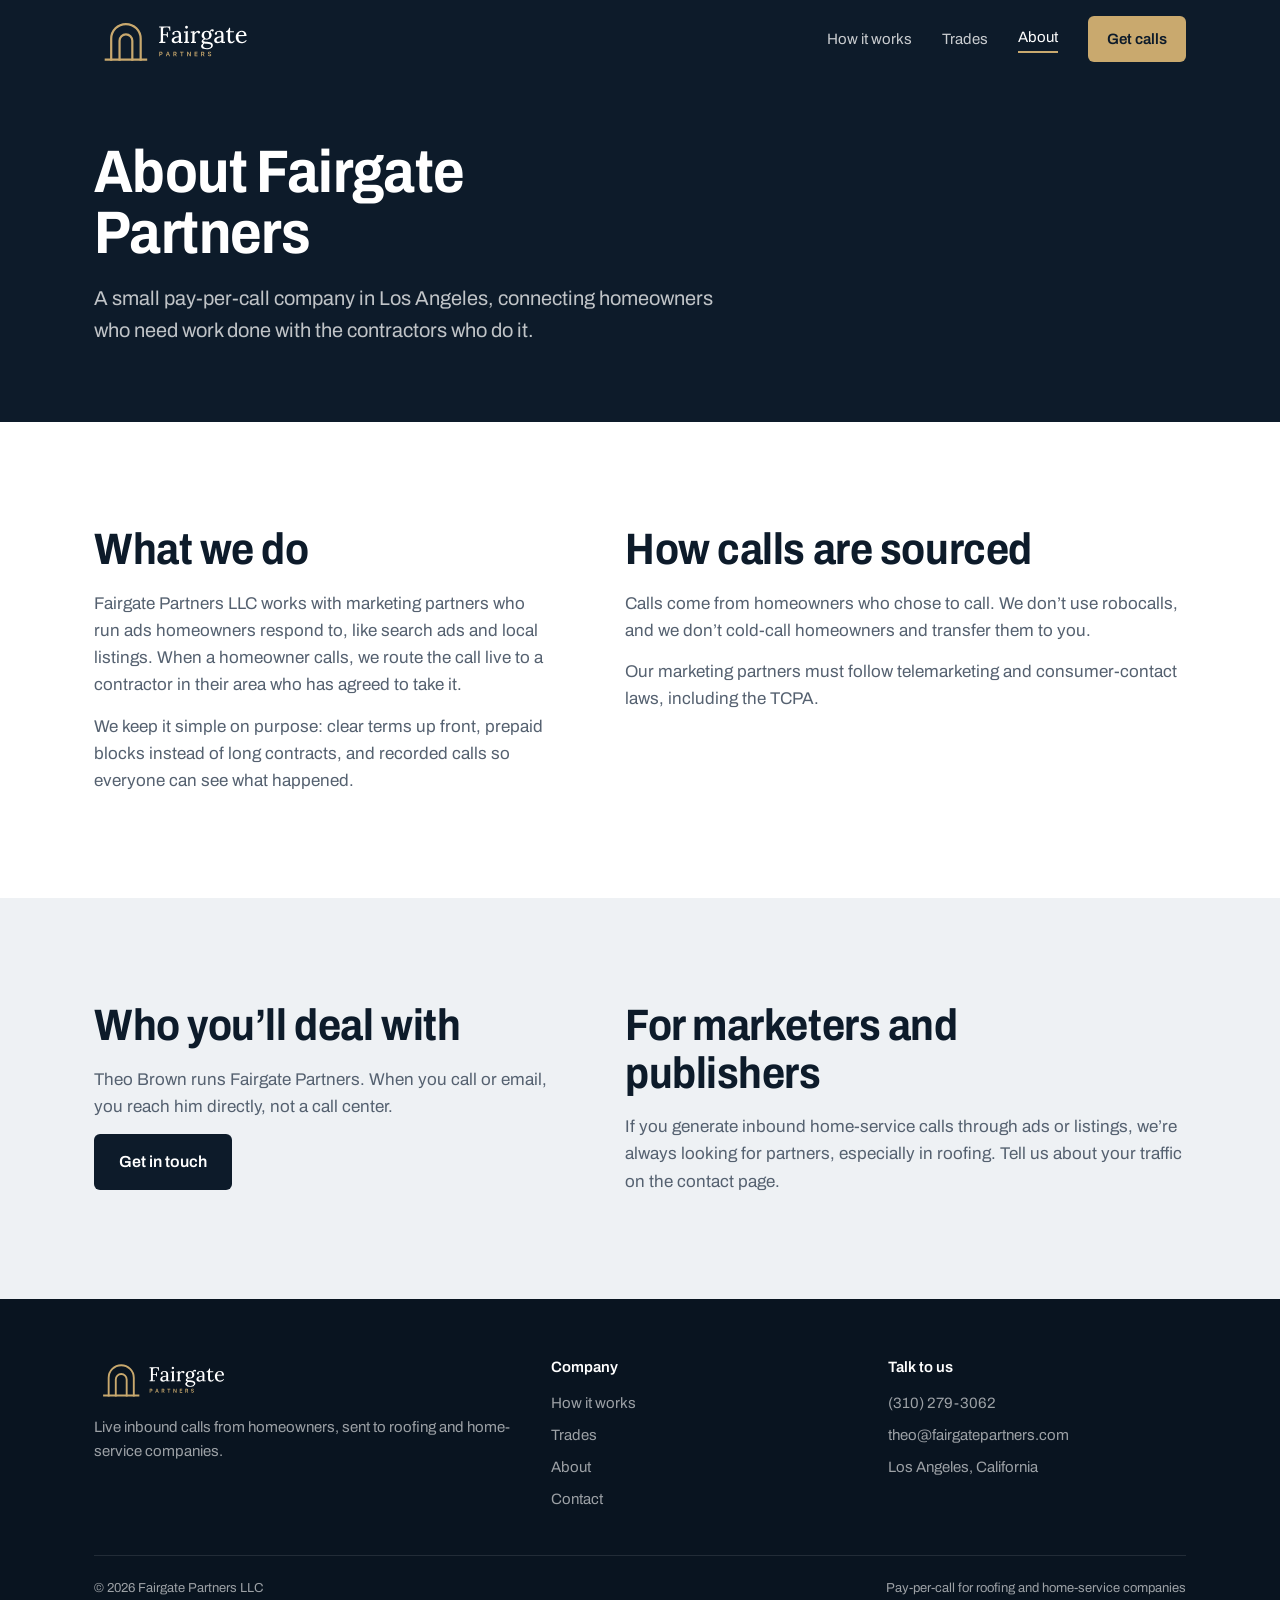
==== about.html @ c230ac91 "Add files via upload" ====
<!doctype html>
<html lang="en">
<head>
<meta charset="utf-8">
<meta name="viewport" content="width=device-width, initial-scale=1">
<title>About | Fairgate Partners</title>
<meta name="description" content="Fairgate Partners LLC is a Los Angeles pay-per-call company that routes live homeowner calls to roofing and home-service contractors.">
<link rel="canonical" href="https://fairgatepartners.com/about.html">
<meta name="theme-color" content="#0d1b2a">
<meta property="og:type" content="website">
<meta property="og:site_name" content="Fairgate Partners">
<meta property="og:title" content="About | Fairgate Partners">
<meta property="og:description" content="Fairgate Partners LLC is a Los Angeles pay-per-call company that routes live homeowner calls to roofing and home-service contractors.">
<meta property="og:url" content="https://fairgatepartners.com/about.html">
<meta property="og:image" content="https://fairgatepartners.com/og-image.png">
<meta name="twitter:card" content="summary_large_image">
<link rel="icon" type="image/svg+xml" href="logo/fairgate-icon.svg">
<link rel="apple-touch-icon" href="logo/fairgate-icon.png">
<link rel="preconnect" href="https://fonts.googleapis.com">
<link rel="preconnect" href="https://fonts.gstatic.com" crossorigin>
<link href="https://fonts.googleapis.com/css2?family=Archivo:wdth,wght@62..125,400..800&display=swap" rel="stylesheet">
<link rel="stylesheet" href="styles.css">
</head>
<body>
<a class="skip" href="#main">Skip to content</a>
<header class="site-head">
  <div class="wrap">
    <a class="brand" href="index.html"><img src="logo/fairgate-wordmark-white.svg" alt="Fairgate Partners" width="157" height="54"></a>
    <nav class="nav" aria-label="Main"><a href="how-it-works.html">How it works</a><a href="trades.html">Trades</a><a href="about.html" aria-current="page">About</a><a class="btn btn-brass" href="contact.html">Get calls</a></nav>
    <details class="menu"><summary>Menu</summary><nav aria-label="Mobile"><a href="how-it-works.html">How it works</a><a href="trades.html">Trades</a><a href="about.html">About</a><a href="contact.html">Contact</a></nav></details>
  </div>
</header>
<main id="main">
<section class="page-head"><div class="wrap"><h1>About Fairgate Partners</h1><p class="lead">A small pay-per-call company in Los Angeles, connecting homeowners who need work done with the contractors who do it.</p></div></section>

<section class="section">
  <div class="wrap split">
    <div class="prose"><h2>What we do</h2><p>Fairgate Partners LLC works with marketing partners who run ads homeowners respond to, like search ads and local listings. When a homeowner calls, we route the call live to a contractor in their area who has agreed to take it.</p><p>We keep it simple on purpose: clear terms up front, prepaid blocks instead of long contracts, and recorded calls so everyone can see what happened.</p></div>
    <div class="prose"><h2>How calls are sourced</h2><p>Calls come from homeowners who chose to call. We don&rsquo;t use robocalls, and we don&rsquo;t cold-call homeowners and transfer them to you.</p><p>Our marketing partners must follow telemarketing and consumer-contact laws, including the TCPA.</p></div>
  </div>
</section>

<section class="section mist">
  <div class="wrap split">
    <div class="prose"><h2>Who you&rsquo;ll deal with</h2><p>Theo Brown runs Fairgate Partners. When you call or email, you reach him directly, not a call center.</p><p><a class="btn btn-navy" href="contact.html">Get in touch</a></p></div>
    <div class="prose"><h2>For marketers and publishers</h2><p>If you generate inbound home-service calls through ads or listings, we&rsquo;re always looking for partners, especially in roofing. Tell us about your traffic on the contact page.</p></div>
  </div>
</section>
</main>
<footer class="site-foot">
  <div class="wrap">
    <div class="foot-grid">
      <div>
        <img src="logo/fairgate-wordmark-white.svg" alt="Fairgate Partners" width="134" height="46">
        <p>Live inbound calls from homeowners, sent to roofing and home-service companies.</p>
      </div>
      <div>
        <h4>Company</h4>
        <ul><li><a href="how-it-works.html">How it works</a></li><li><a href="trades.html">Trades</a></li><li><a href="about.html">About</a></li><li><a href="contact.html">Contact</a></li></ul>
      </div>
      <div>
        <h4>Talk to us</h4>
        <ul><li><a href="tel:+13102793062">(310) 279-3062</a></li><li><a href="mailto:theo@fairgatepartners.com">theo@fairgatepartners.com</a></li><li>Los Angeles, California</li></ul>
      </div>
    </div>
    <div class="legal"><span>&copy; 2026 Fairgate Partners LLC</span><span>Pay-per-call for roofing and home-service companies</span></div>
  </div>
</footer>
</body>
</html>
---- styles.css ----
:root{
  --navy:#0d1b2a;
  --navy-2:#142a40;
  --navy-3:#1d3a57;
  --brass:#c9a96e;
  --brass-ink:#80602c;
  --mist:#eef1f4;
  --ink:#16212e;
  --muted:#556170;
  --line:#d9dfe6;
  --white:#ffffff;
  --ok:#5fb98a;
  --radius-sm:6px;
  --radius-lg:18px;
}
*{box-sizing:border-box;margin:0;padding:0}
html{scroll-behavior:smooth}
@media (prefers-reduced-motion:reduce){html{scroll-behavior:auto}}
body{font-family:'Archivo',system-ui,sans-serif;font-variation-settings:"wdth" 100;color:var(--ink);background:var(--white);line-height:1.6;font-size:17px;-webkit-font-smoothing:antialiased}
a{color:inherit}
img{display:block;max-width:100%}
:focus-visible{outline:2px solid var(--brass);outline-offset:3px}
.wrap{max-width:1140px;margin:0 auto;padding:0 24px}
.skip{position:absolute;left:-999px;top:8px;background:var(--brass);color:var(--navy);padding:8px 14px;z-index:50}
.skip:focus{left:8px}

/* Type */
h1,h2,h3{font-family:'Archivo',system-ui,sans-serif;font-variation-settings:"wdth" 88;color:var(--navy);letter-spacing:-.01em}
h1{font-size:clamp(40px,6vw,72px);line-height:1.02;font-weight:700}
h2{font-size:clamp(30px,3.6vw,44px);line-height:1.08;font-weight:700;max-width:22ch}
h3{font-size:20px;line-height:1.25;font-weight:650}
.lead{font-size:clamp(18px,1.6vw,20px);color:var(--muted);max-width:58ch;margin-top:18px}
p{max-width:66ch}

/* Buttons */
.btn{display:inline-block;font:inherit;font-weight:600;font-size:16px;padding:14px 24px;border-radius:var(--radius-sm);text-decoration:none;border:1.5px solid transparent;cursor:pointer;transition:background .15s,border-color .15s,color .15s}
.btn-brass{background:var(--brass);color:var(--navy)}
.btn-brass:hover{background:#d8bc86}
.btn-line{border-color:rgba(255,255,255,.35);color:var(--white)}
.btn-line:hover{border-color:var(--white)}
.btn-navy{background:var(--navy);color:var(--white)}
.btn-navy:hover{background:var(--navy-3)}
.actions{display:flex;gap:12px;flex-wrap:wrap;margin-top:34px}

/* Header */
.site-head{background:var(--navy);color:var(--white);position:relative;z-index:20}
.site-head .wrap{display:flex;align-items:center;justify-content:space-between;height:78px}
.brand img{height:54px;width:auto}
.nav{display:flex;align-items:center;gap:30px}
.nav a{text-decoration:none;font-size:15px;color:rgba(255,255,255,.78)}
.nav a:hover,.nav a[aria-current="page"]{color:var(--white)}
.nav a[aria-current="page"]{box-shadow:inset 0 -2px 0 var(--brass);padding-bottom:4px}
.nav .btn{padding:10px 18px;font-size:15px;color:var(--navy)}
.menu{display:none}
.menu summary{list-style:none;cursor:pointer;padding:10px;border:1px solid rgba(255,255,255,.3);border-radius:var(--radius-sm);font-size:15px}
.menu summary::-webkit-details-marker{display:none}

/* Hero */
.hero{background:var(--navy);color:var(--white);padding:72px 0 104px;overflow:hidden}
.hero .wrap{display:grid;grid-template-columns:1.15fr .85fr;gap:64px;align-items:center}
.hero h1{color:var(--white)}
.hero .lead{color:rgba(255,255,255,.74)}

/* Call card: the one memorable thing */
.call{background:var(--navy-2);border:1px solid rgba(255,255,255,.1);border-radius:var(--radius-lg);padding:28px;position:relative;box-shadow:0 30px 80px -30px rgba(0,0,0,.6)}
.call-top{display:flex;justify-content:space-between;align-items:center;font-size:14px;color:rgba(255,255,255,.6)}
.status{display:inline-flex;align-items:center;gap:8px;color:var(--white);font-weight:600}
.dot{width:10px;height:10px;border-radius:50%;background:var(--brass);position:relative}
.ringing .dot::after{content:"";position:absolute;inset:-6px;border-radius:50%;border:2px solid var(--brass);animation:ring 1.1s ease-out infinite}
.connected .dot{background:var(--ok)}
@keyframes ring{from{transform:scale(.6);opacity:1}to{transform:scale(1.6);opacity:0}}
.caller{margin-top:26px}
.caller strong{display:block;font-size:24px;font-variation-settings:"wdth" 88;font-weight:700}
.caller span{color:rgba(255,255,255,.7)}
.need{margin-top:20px;padding:14px 16px;border-radius:var(--radius-sm);background:rgba(255,255,255,.06);font-size:15px;color:rgba(255,255,255,.85)}
.timer{margin-top:26px;display:flex;align-items:flex-end;justify-content:space-between;gap:16px}
.clock{font-size:52px;font-weight:600;font-variant-numeric:tabular-nums;line-height:1;font-variation-settings:"wdth" 80}
.bar{flex:1;height:6px;border-radius:3px;background:rgba(255,255,255,.12);margin-bottom:12px;position:relative;overflow:hidden}
.bar i{position:absolute;inset:0 auto 0 0;width:0;background:var(--brass);border-radius:3px}
.bill{margin-top:16px;font-size:14px;color:rgba(255,255,255,.6);min-height:22px}
.bill.on{color:var(--ok);font-weight:600}
.call-note{margin-top:14px;font-size:13px;color:rgba(255,255,255,.45)}

/* Sections */
.section{padding:104px 0}
.section.mist{background:var(--mist)}
.section-head{margin-bottom:52px}

.steps{display:grid;grid-template-columns:repeat(3,1fr);gap:40px;counter-reset:s}
.step{border-top:2px solid var(--navy);padding-top:22px}
.step b{display:block;font-size:15px;color:var(--brass-ink);margin-bottom:10px;font-weight:600}
.step p{color:var(--muted);margin-top:10px}

.controls{display:grid;grid-template-columns:1fr 1fr;gap:0 56px}
.controls div{padding:22px 0;border-bottom:1px solid var(--line)}
.controls dt{font-weight:650;color:var(--navy);font-size:18px}
.controls dd{color:var(--muted);margin-top:4px}

.split{display:grid;grid-template-columns:.9fr 1.1fr;gap:72px;align-items:start}

.trades{display:grid;grid-template-columns:1.4fr 1fr 1fr 1fr;border:1px solid var(--line);border-radius:var(--radius-lg);overflow:hidden}
.trade{padding:30px 26px;background:var(--white)}
.trade + .trade{border-left:1px solid var(--line)}
.trade.main{background:var(--navy);color:var(--white)}
.trade.main h3{color:var(--white);font-size:26px}
.trade.main p{color:rgba(255,255,255,.75)}
.trade p{color:var(--muted);margin-top:10px;font-size:16px}
.trade .tag{display:inline-block;margin-top:18px;font-size:13px;color:var(--brass);font-weight:600}

.band{background:var(--navy);color:var(--white);padding:88px 0}
.band .wrap{display:flex;justify-content:space-between;align-items:center;gap:40px;flex-wrap:wrap}
.band h2{color:var(--white)}
.band p{color:rgba(255,255,255,.72);margin-top:12px}

/* Inner pages */
.page-head{background:var(--navy);color:var(--white);padding:64px 0 76px}
.page-head h1{color:var(--white);font-size:clamp(38px,5vw,60px);max-width:18ch}
.page-head .lead{color:rgba(255,255,255,.74)}

.prose h2{margin-bottom:16px}
.prose p + p{margin-top:14px}
.prose ul{margin:14px 0 0 20px;max-width:62ch}
.prose li{margin-top:8px;color:var(--ink)}
.prose p{color:var(--muted)}

.rules{display:grid;grid-template-columns:1fr 1fr;gap:28px}
.rule-box{border:1px solid var(--line);border-radius:var(--radius-lg);padding:28px}
.rule-box h3{margin-bottom:12px}
.rule-box ul{margin-left:20px}
.rule-box li{margin-top:8px;color:var(--muted)}
.rule-box.yes{border-color:var(--navy);border-width:2px}

.faq{border-top:1px solid var(--line);max-width:800px}
.faq details{border-bottom:1px solid var(--line)}
.faq summary{list-style:none;cursor:pointer;padding:22px 44px 22px 0;font-weight:650;font-size:18px;color:var(--navy);position:relative}
.faq summary::-webkit-details-marker{display:none}
.faq summary::after{content:"+";position:absolute;right:6px;top:16px;font-size:26px;font-weight:400;color:var(--brass-ink);transition:transform .2s}
.faq details[open] summary::after{transform:rotate(45deg)}
.faq details p{padding:0 44px 22px 0;color:var(--muted)}

.people{display:grid;grid-template-columns:1fr 1fr;gap:28px;margin-top:8px}

/* Form */
.contact-grid{display:grid;grid-template-columns:1.4fr .8fr;gap:64px;align-items:start}
form .row{display:grid;grid-template-columns:1fr 1fr;gap:18px}
.field{display:flex;flex-direction:column;margin-bottom:18px}
label{font-weight:600;font-size:15px;color:var(--navy);margin-bottom:6px}
label small{font-weight:400;color:var(--muted)}
input,select,textarea{font:inherit;font-size:16px;padding:12px 14px;border:1.5px solid var(--line);border-radius:var(--radius-sm);background:var(--white);color:var(--ink)}
input:focus,select:focus,textarea:focus{outline:none;border-color:var(--navy);box-shadow:0 0 0 3px rgba(201,169,110,.35)}
textarea{min-height:120px;resize:vertical}
.choice{display:flex;gap:12px;flex-wrap:wrap;margin-bottom:22px}
.choice label{display:flex;align-items:center;gap:10px;border:1.5px solid var(--line);border-radius:var(--radius-sm);padding:12px 16px;font-weight:500;cursor:pointer;margin:0}
.choice input{accent-color:var(--navy)}
.choice label:has(input:checked){border-color:var(--navy);background:var(--mist)}
.hp{position:absolute;left:-9999px}
.form-note{font-size:14px;color:var(--muted);margin-top:14px}
.aside{background:var(--mist);border-radius:var(--radius-lg);padding:30px}
.aside h3{margin-bottom:6px}
.aside p{color:var(--muted);font-size:16px}
.aside a{font-weight:600;color:var(--navy)}
.aside div + div{margin-top:24px;padding-top:24px;border-top:1px solid var(--line)}

/* Footer */
.site-foot{background:#091420;color:rgba(255,255,255,.6);font-size:15px;padding:56px 0 34px}
.foot-grid{display:grid;grid-template-columns:1.4fr 1fr 1fr;gap:40px}
.site-foot img{height:46px;width:auto;margin-bottom:14px}
.site-foot h4{color:var(--white);font-size:15px;margin-bottom:12px;font-weight:600}
.site-foot ul{list-style:none}
.site-foot li{margin-top:8px}
.site-foot a{text-decoration:none}
.site-foot a:hover{color:var(--white)}
.legal{margin-top:44px;padding-top:22px;border-top:1px solid rgba(255,255,255,.1);font-size:13px;display:flex;justify-content:space-between;gap:16px;flex-wrap:wrap}

@media (max-width:900px){
  .nav{display:none}
  .menu{display:block;position:relative}
  .menu nav{position:absolute;right:0;top:52px;background:var(--navy-2);border:1px solid rgba(255,255,255,.12);border-radius:var(--radius-sm);padding:10px;display:flex;flex-direction:column;min-width:220px}
  .menu nav a{padding:12px 14px;text-decoration:none;color:var(--white)}
  .hero .wrap,.split,.contact-grid{grid-template-columns:1fr;gap:44px}
  .hero{padding:48px 0 72px}
  .section{padding:72px 0}
  .steps{grid-template-columns:1fr;gap:28px}
  .controls,.rules,.people{grid-template-columns:1fr}
  .trades{grid-template-columns:1fr}
  .trade + .trade{border-left:none;border-top:1px solid var(--line)}
  .foot-grid{grid-template-columns:1fr}
  form .row{grid-template-columns:1fr;gap:0}
  .brand img{height:46px}
}
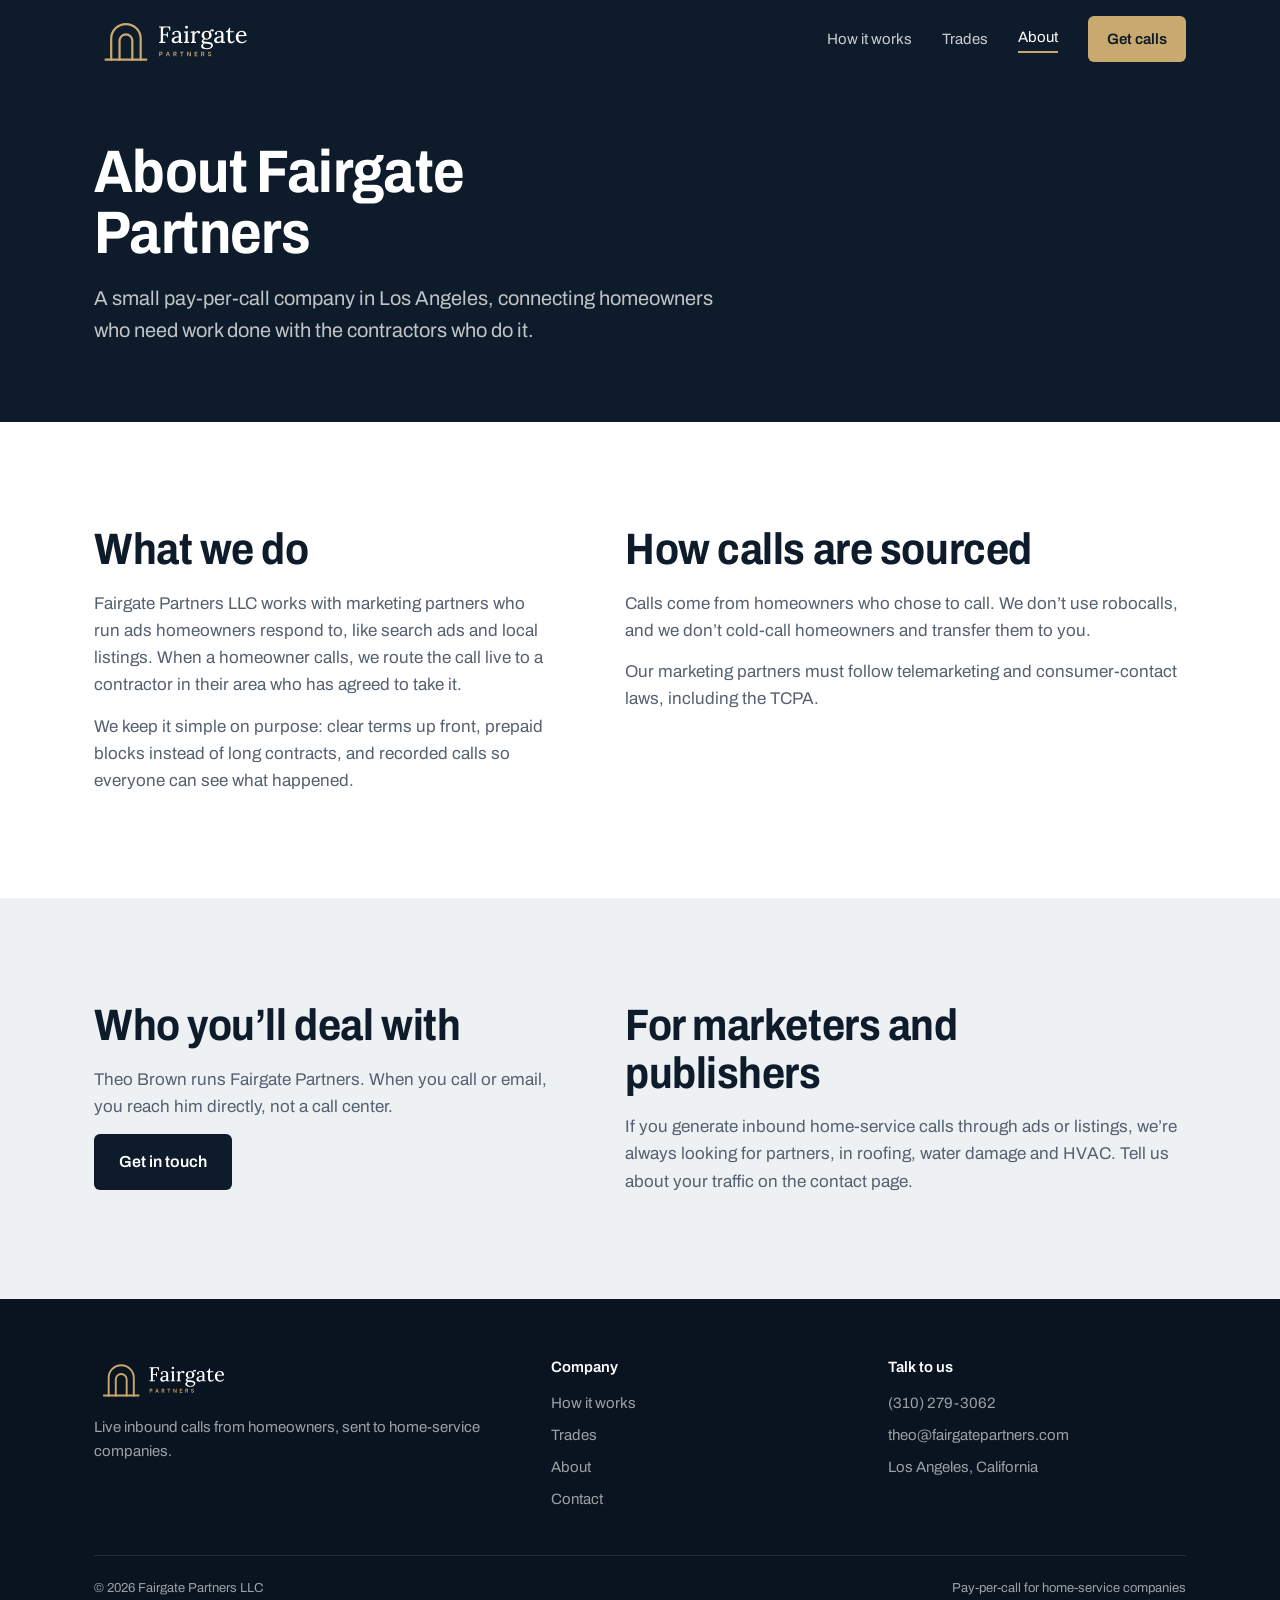
==== commit 38bfcf05: "Add files via upload" ====
--- a/about.html
+++ b/about.html
@@ -4,15 +4,19 @@
 <meta charset="utf-8">
 <meta name="viewport" content="width=device-width, initial-scale=1">
 <title>About | Fairgate Partners</title>
-<meta name="description" content="Fairgate Partners LLC is a Los Angeles pay-per-call company that routes live homeowner calls to roofing and home-service contractors.">
+<meta name="description" content="Fairgate Partners LLC is a Los Angeles pay-per-call company that routes live homeowner calls to home-service contractors.">
 <link rel="canonical" href="https://fairgatepartners.com/about.html">
 <meta name="theme-color" content="#0d1b2a">
 <meta property="og:type" content="website">
 <meta property="og:site_name" content="Fairgate Partners">
 <meta property="og:title" content="About | Fairgate Partners">
-<meta property="og:description" content="Fairgate Partners LLC is a Los Angeles pay-per-call company that routes live homeowner calls to roofing and home-service contractors.">
+<meta property="og:description" content="Fairgate Partners LLC is a Los Angeles pay-per-call company that routes live homeowner calls to home-service contractors.">
 <meta property="og:url" content="https://fairgatepartners.com/about.html">
 <meta property="og:image" content="https://fairgatepartners.com/og-image.png">
+<meta property="og:image:width" content="1200">
+<meta property="og:image:height" content="630">
+<meta property="og:image:alt" content="Fairgate Partners logo">
+<meta name="twitter:image" content="https://fairgatepartners.com/og-image.png">
 <meta name="twitter:card" content="summary_large_image">
 <link rel="icon" type="image/svg+xml" href="logo/fairgate-icon.svg">
 <link rel="apple-touch-icon" href="logo/fairgate-icon.png">
@@ -43,7 +47,7 @@
 <section class="section mist">
   <div class="wrap split">
     <div class="prose"><h2>Who you&rsquo;ll deal with</h2><p>Theo Brown runs Fairgate Partners. When you call or email, you reach him directly, not a call center.</p><p><a class="btn btn-navy" href="contact.html">Get in touch</a></p></div>
-    <div class="prose"><h2>For marketers and publishers</h2><p>If you generate inbound home-service calls through ads or listings, we&rsquo;re always looking for partners, especially in roofing. Tell us about your traffic on the contact page.</p></div>
+    <div class="prose"><h2>For marketers and publishers</h2><p>If you generate inbound home-service calls through ads or listings, we&rsquo;re always looking for partners, in roofing, water damage and HVAC. Tell us about your traffic on the contact page.</p></div>
   </div>
 </section>
 </main>
@@ -52,7 +56,7 @@
     <div class="foot-grid">
       <div>
         <img src="logo/fairgate-wordmark-white.svg" alt="Fairgate Partners" width="134" height="46">
-        <p>Live inbound calls from homeowners, sent to roofing and home-service companies.</p>
+        <p>Live inbound calls from homeowners, sent to home-service companies.</p>
       </div>
       <div>
         <h4>Company</h4>
@@ -63,7 +67,7 @@
         <ul><li><a href="tel:+13102793062">(310) 279-3062</a></li><li><a href="mailto:theo@fairgatepartners.com">theo@fairgatepartners.com</a></li><li>Los Angeles, California</li></ul>
       </div>
     </div>
-    <div class="legal"><span>&copy; 2026 Fairgate Partners LLC</span><span>Pay-per-call for roofing and home-service companies</span></div>
+    <div class="legal"><span>&copy; 2026 Fairgate Partners LLC</span><span>Pay-per-call for home-service companies</span></div>
   </div>
 </footer>
 </body>
--- a/styles.css
+++ b/styles.css
@@ -98,14 +98,11 @@
 
 .split{display:grid;grid-template-columns:.9fr 1.1fr;gap:72px;align-items:start}
 
-.trades{display:grid;grid-template-columns:1.4fr 1fr 1fr 1fr;border:1px solid var(--line);border-radius:var(--radius-lg);overflow:hidden}
-.trade{padding:30px 26px;background:var(--white)}
-.trade + .trade{border-left:1px solid var(--line)}
-.trade.main{background:var(--navy);color:var(--white)}
-.trade.main h3{color:var(--white);font-size:26px}
-.trade.main p{color:rgba(255,255,255,.75)}
+.trades{display:grid;grid-template-columns:repeat(3,1fr);gap:20px}
+.trade{display:block;padding:30px 28px;background:var(--white);border:1.5px solid var(--line);border-radius:var(--radius-lg);text-decoration:none;color:inherit;transition:border-color .15s,background .15s}
+.trade:hover{border-color:var(--navy);background:var(--mist)}
 .trade p{color:var(--muted);margin-top:10px;font-size:16px}
-.trade .tag{display:inline-block;margin-top:18px;font-size:13px;color:var(--brass);font-weight:600}
+.trade .tag{display:inline-block;margin-top:20px;font-size:15px;color:var(--brass-ink);font-weight:600;text-decoration:underline;text-underline-offset:3px}
 
 .band{background:var(--navy);color:var(--white);padding:88px 0}
 .band .wrap{display:flex;justify-content:space-between;align-items:center;gap:40px;flex-wrap:wrap}
@@ -183,7 +180,6 @@
   .steps{grid-template-columns:1fr;gap:28px}
   .controls,.rules,.people{grid-template-columns:1fr}
   .trades{grid-template-columns:1fr}
-  .trade + .trade{border-left:none;border-top:1px solid var(--line)}
   .foot-grid{grid-template-columns:1fr}
   form .row{grid-template-columns:1fr;gap:0}
   .brand img{height:46px}
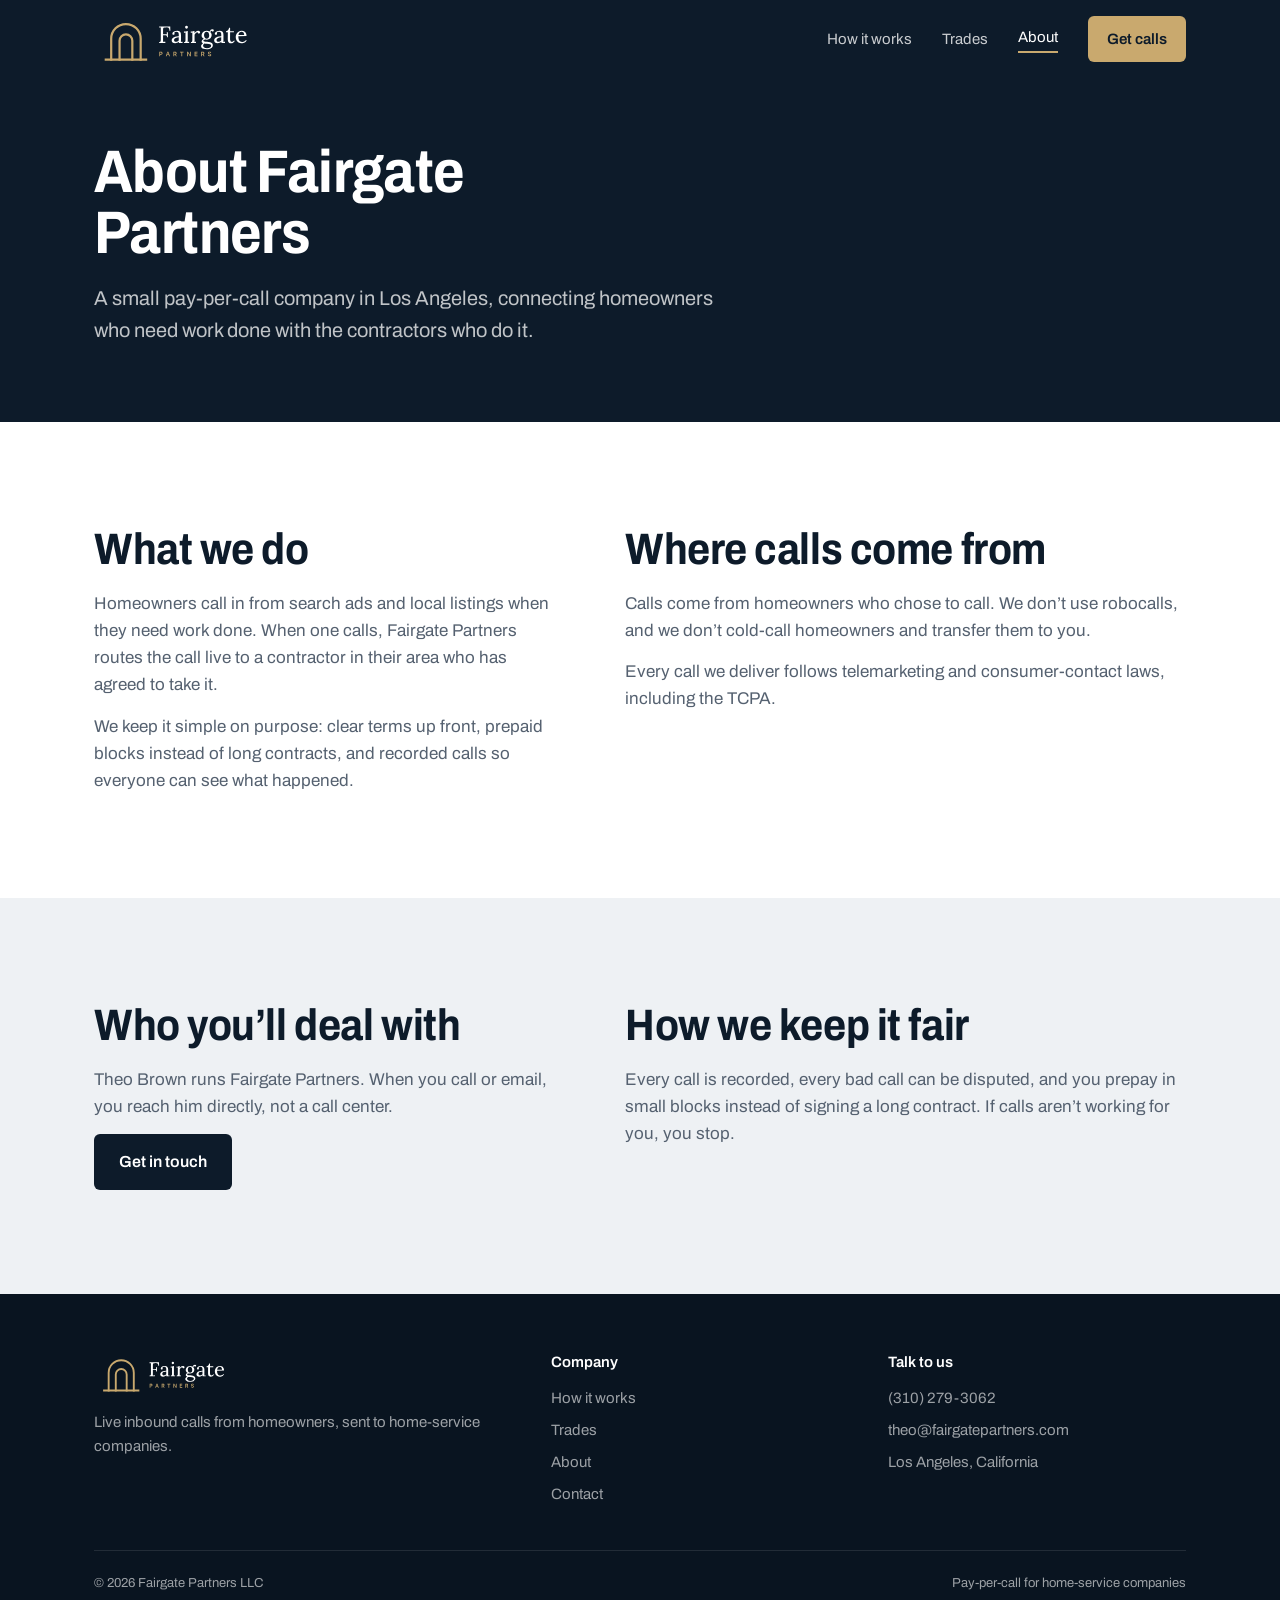
==== commit b4d10d4d: "Add files via upload" ====
--- a/about.html
+++ b/about.html
@@ -39,15 +39,15 @@
 
 <section class="section">
   <div class="wrap split">
-    <div class="prose"><h2>What we do</h2><p>Fairgate Partners LLC works with marketing partners who run ads homeowners respond to, like search ads and local listings. When a homeowner calls, we route the call live to a contractor in their area who has agreed to take it.</p><p>We keep it simple on purpose: clear terms up front, prepaid blocks instead of long contracts, and recorded calls so everyone can see what happened.</p></div>
-    <div class="prose"><h2>How calls are sourced</h2><p>Calls come from homeowners who chose to call. We don&rsquo;t use robocalls, and we don&rsquo;t cold-call homeowners and transfer them to you.</p><p>Our marketing partners must follow telemarketing and consumer-contact laws, including the TCPA.</p></div>
+    <div class="prose"><h2>What we do</h2><p>Homeowners call in from search ads and local listings when they need work done. When one calls, Fairgate Partners routes the call live to a contractor in their area who has agreed to take it.</p><p>We keep it simple on purpose: clear terms up front, prepaid blocks instead of long contracts, and recorded calls so everyone can see what happened.</p></div>
+    <div class="prose"><h2>Where calls come from</h2><p>Calls come from homeowners who chose to call. We don&rsquo;t use robocalls, and we don&rsquo;t cold-call homeowners and transfer them to you.</p><p>Every call we deliver follows telemarketing and consumer-contact laws, including the TCPA.</p></div>
   </div>
 </section>
 
 <section class="section mist">
   <div class="wrap split">
     <div class="prose"><h2>Who you&rsquo;ll deal with</h2><p>Theo Brown runs Fairgate Partners. When you call or email, you reach him directly, not a call center.</p><p><a class="btn btn-navy" href="contact.html">Get in touch</a></p></div>
-    <div class="prose"><h2>For marketers and publishers</h2><p>If you generate inbound home-service calls through ads or listings, we&rsquo;re always looking for partners, in roofing, water damage and HVAC. Tell us about your traffic on the contact page.</p></div>
+    <div class="prose"><h2>How we keep it fair</h2><p>Every call is recorded, every bad call can be disputed, and you prepay in small blocks instead of signing a long contract. If calls aren&rsquo;t working for you, you stop.</p></div>
   </div>
 </section>
 </main>
